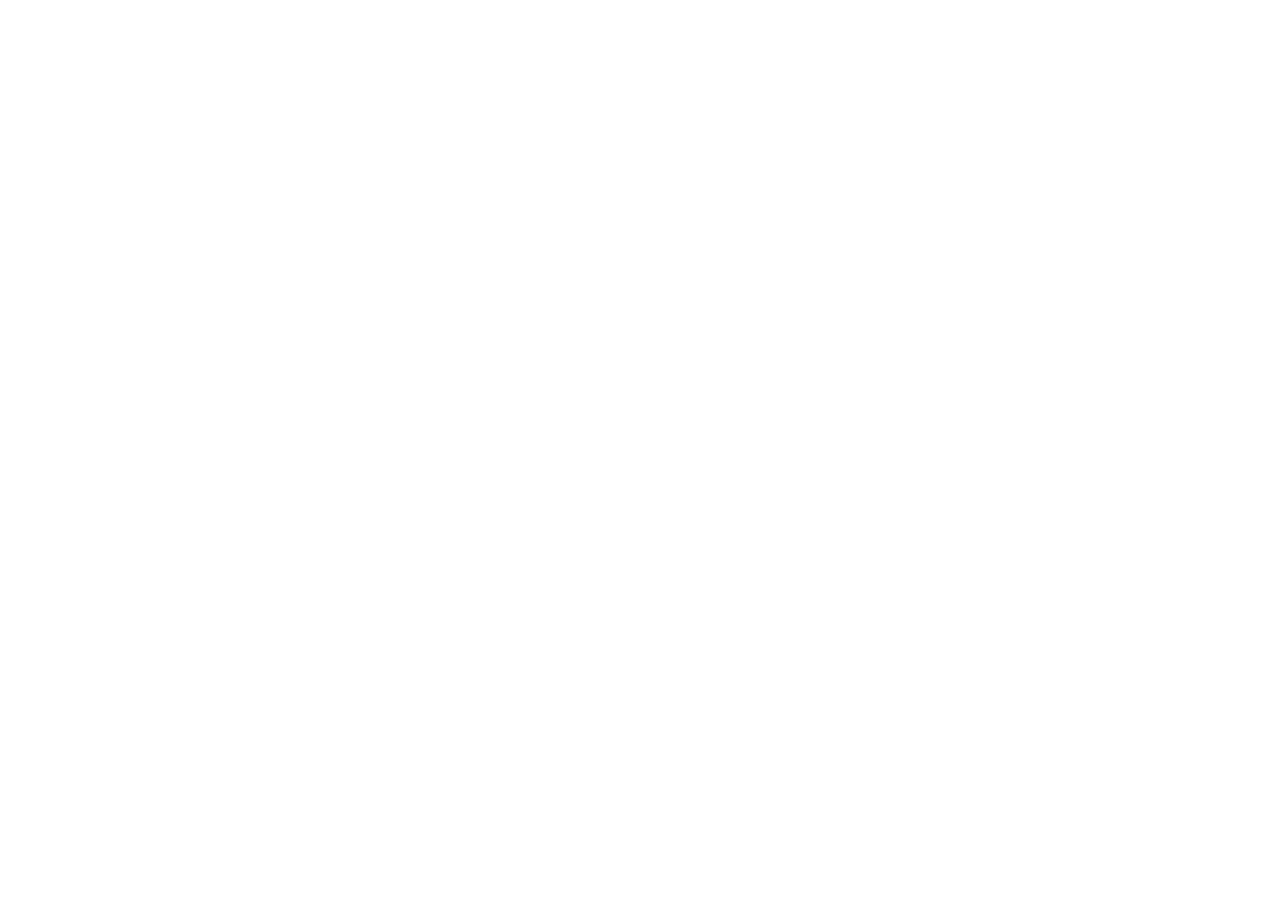
==== baum-atlas/index.html @ 57013ffd "Deploy Baum-Atlas" ====
<!doctype html>
<html lang="de">
  <head>
    <meta charset="UTF-8" />
    <meta name="viewport" content="width=device-width, initial-scale=1.0" />
    <meta name="theme-color" content="#183d30" />
    <meta name="description" content="Entdecke die Welt der Bäume. Fotos bestimmen, wissenschaftliche Quellen erkunden und Bäume besser kennenlernen – mit Arbor Atlas." />
    <title>Arbor Atlas · Die Welt der Bäume</title>
    <script type="module" crossorigin src="/assets/index-ClPJynit.js"></script>
    <link rel="stylesheet" crossorigin href="/assets/index-CDC5xhsp.css">
  </head>
  <body><div id="root"></div></body>
</html>
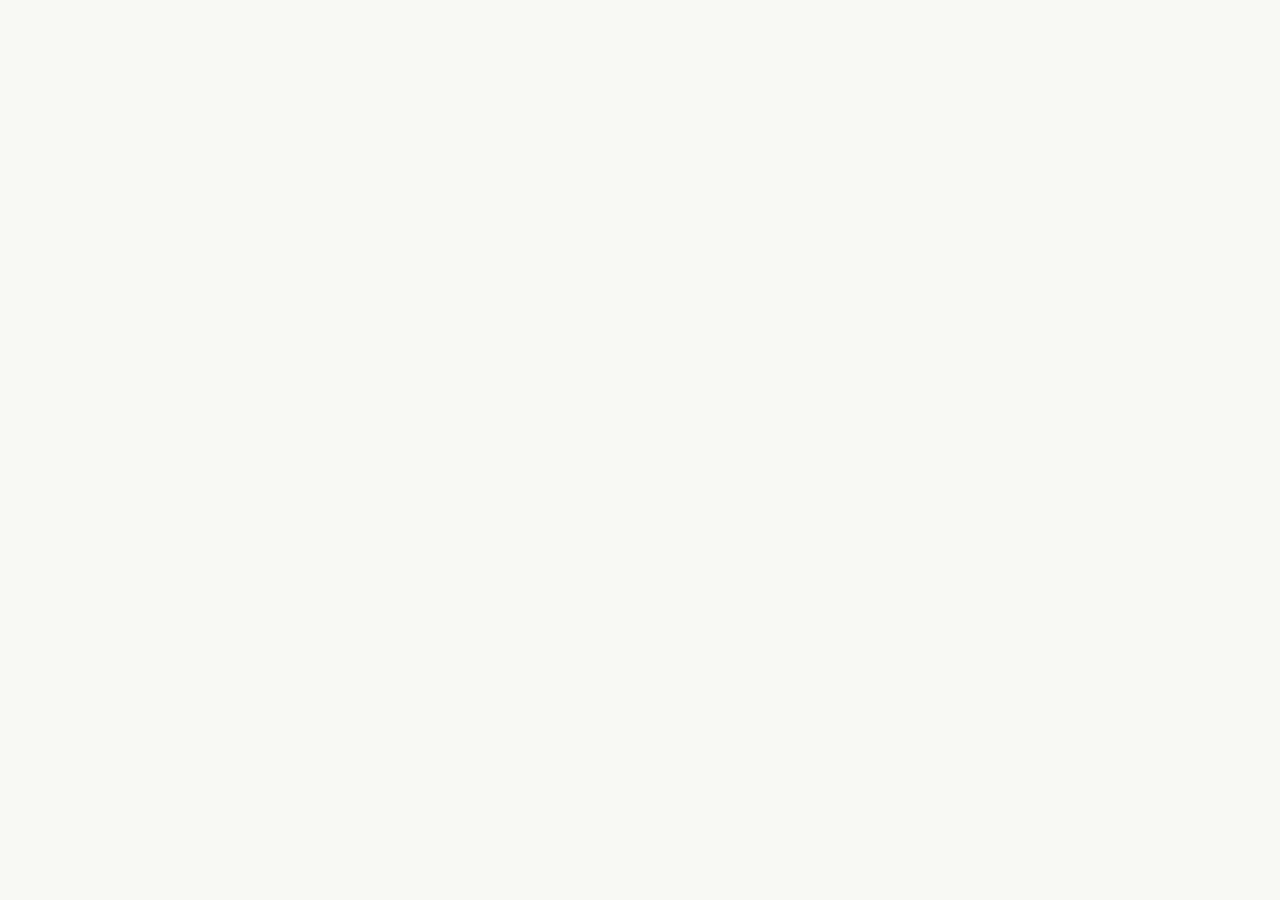
==== commit 664516ac: "Update script and stylesheet paths in index.html" ====
--- a/baum-atlas/index.html
+++ b/baum-atlas/index.html
@@ -6,8 +6,8 @@
     <meta name="theme-color" content="#183d30" />
     <meta name="description" content="Entdecke die Welt der Bäume. Fotos bestimmen, wissenschaftliche Quellen erkunden und Bäume besser kennenlernen – mit Arbor Atlas." />
     <title>Arbor Atlas · Die Welt der Bäume</title>
-    <script type="module" crossorigin src="/assets/index-ClPJynit.js"></script>
-    <link rel="stylesheet" crossorigin href="/assets/index-CDC5xhsp.css">
+    <script type="module" crossorigin src="/baum-atlas/assets/index-CPJynit.js"></script>
+    <link rel="stylesheet" crossorigin href="/baum-atlas/assets/index-CDC5xhsp.css">
   </head>
   <body><div id="root"></div></body>
 </html>
--- a/baum-atlas/assets/index-CDC5xhsp.css
+++ b/baum-atlas/assets/index-CDC5xhsp.css
@@ -0,0 +1,2 @@
+/*! tailwindcss v4.3.5 | MIT License | https://tailwindcss.com */
+@layer theme{:root,:host{--font-sans:"Segoe UI", system-ui, sans-serif;--font-mono:ui-monospace, SFMono-Regular, Menlo, Monaco, Consolas, "Liberation Mono", "Courier New", monospace;--default-font-family:var(--font-sans);--default-mono-font-family:var(--font-mono)}}@layer base{*,:after,:before,::backdrop{box-sizing:border-box;border:0 solid;margin:0;padding:0}::file-selector-button{box-sizing:border-box;border:0 solid;margin:0;padding:0}html,:host{-webkit-text-size-adjust:100%;tab-size:4;line-height:1.5;font-family:var(--default-font-family,-apple-system, BlinkMacSystemFont, "Segoe UI", Roboto, "Helvetica Neue", "Noto Sans", Arial, sans-serif, "Apple Color Emoji", "Segoe UI Emoji", "Segoe UI Symbol", "Noto Color Emoji");font-feature-settings:var(--default-font-feature-settings,normal);font-variation-settings:var(--default-font-variation-settings,normal);-webkit-tap-highlight-color:transparent}hr{height:0;color:inherit;border-top-width:1px}abbr:where([title]){-webkit-text-decoration:underline dotted;text-decoration:underline dotted}h1,h2,h3,h4,h5,h6{font-size:inherit;font-weight:inherit}a{color:inherit;-webkit-text-decoration:inherit;-webkit-text-decoration:inherit;-webkit-text-decoration:inherit;-webkit-text-decoration:inherit;text-decoration:inherit}b,strong{font-weight:bolder}code,kbd,samp,pre{font-family:var(--default-mono-font-family,ui-monospace, SFMono-Regular, Menlo, Monaco, Consolas, "Liberation Mono", "Courier New", monospace);font-feature-settings:var(--default-mono-font-feature-settings,normal);font-variation-settings:var(--default-mono-font-variation-settings,normal);font-size:1em}small{font-size:80%}sub,sup{vertical-align:baseline;font-size:75%;line-height:0;position:relative}sub{bottom:-.25em}sup{top:-.5em}table{text-indent:0;border-color:inherit;border-collapse:collapse}:-moz-focusring:where(:not(iframe)){outline:auto}progress{vertical-align:baseline}summary{display:list-item}ol,ul,menu{list-style:none}img,svg,video,canvas,audio,iframe,embed,object{vertical-align:middle;display:block}img,video{max-width:100%;height:auto}button,input,select,optgroup,textarea{font:inherit;font-feature-settings:inherit;font-variation-settings:inherit;letter-spacing:inherit;color:inherit;opacity:1;background-color:#0000;border-radius:0}::file-selector-button{font:inherit;font-feature-settings:inherit;font-variation-settings:inherit;letter-spacing:inherit;color:inherit;opacity:1;background-color:#0000;border-radius:0}:where(select:is([multiple],[size])) optgroup{font-weight:bolder}:where(select:is([multiple],[size])) optgroup option{padding-inline-start:20px}::file-selector-button{margin-inline-end:4px}::placeholder{opacity:1}@supports (not ((-webkit-appearance:-apple-pay-button))) or (contain-intrinsic-size:1px){::placeholder{color:currentColor}@supports (color:color-mix(in lab, red, red)){::placeholder{color:color-mix(in oklab, currentcolor 50%, transparent)}}}textarea{resize:vertical}::-webkit-search-decoration{-webkit-appearance:none}::-webkit-date-and-time-value{min-height:1lh;text-align:inherit}::-webkit-datetime-edit{display:inline-flex}::-webkit-datetime-edit-fields-wrapper{padding:0}::-webkit-datetime-edit{padding-block:0}::-webkit-datetime-edit-year-field{padding-block:0}::-webkit-datetime-edit-month-field{padding-block:0}::-webkit-datetime-edit-day-field{padding-block:0}::-webkit-datetime-edit-hour-field{padding-block:0}::-webkit-datetime-edit-minute-field{padding-block:0}::-webkit-datetime-edit-second-field{padding-block:0}::-webkit-datetime-edit-millisecond-field{padding-block:0}::-webkit-datetime-edit-meridiem-field{padding-block:0}::-webkit-calendar-picker-indicator{line-height:1}:-moz-ui-invalid{box-shadow:none}button,input:where([type=button],[type=reset],[type=submit]){appearance:button}::file-selector-button{appearance:button}::-webkit-inner-spin-button{height:auto}::-webkit-outer-spin-button{height:auto}[hidden]:where(:not([hidden=until-found])){display:none!important}}@layer components;@layer utilities{.sr-only{clip-path:inset(50%);white-space:nowrap;border-width:0;width:1px;height:1px;margin:-1px;padding:0;position:absolute;overflow:hidden}.hidden{display:none}.table{display:table}}:root{color:#24392e;font-synthesis:none;--bg:#f8f9f5;--surface:#fff;--surface-soft:#f0f3ec;--ink:#24392e;--muted:#728075;--line:#e2e7de;--green:#234c37;--sage:#e6eddf;--accent:#c9ddab;--serif:Georgia,"Times New Roman",serif;background:#f8f9f5;font-family:Segoe UI,system-ui,sans-serif}:root[data-theme=dark]{--lightningcss-light: ;--lightningcss-dark:initial;color-scheme:dark;--bg:#131d17;--surface:#1b2820;--surface-soft:#223126;--ink:#e0e9d9;--muted:#a4b3a4;--line:#354436;--green:#b6cf9e;--sage:#2e4230;--accent:#395937}*{box-sizing:border-box}body{color:var(--ink);background:var(--bg);margin:0}button,a,input,select{-webkit-tap-highlight-color:transparent}button,a{touch-action:manipulation}button{font:inherit;cursor:pointer}button:disabled{cursor:not-allowed;opacity:.5}button,a,select{transition:color .2s,background .2s,transform .2s,border-color .2s}a{color:inherit;text-decoration:none}button{color:inherit}button:focus-visible,a:focus-visible,input:focus-visible,select:focus-visible,summary:focus-visible{outline-offset:4px;outline:3px solid #8ba56a}button:not(.button):not(.card-content):not(.card-photo-button){-webkit-user-select:none;user-select:none}h1,h2,h3,p{margin:0}h1,h2{font-family:var(--serif);font-weight:400}p{line-height:1.75}em{font-weight:400}button svg,a svg{flex-shrink:0}input,select{font:inherit;color:inherit;min-width:0}input::placeholder{color:var(--muted)}.sr-only{clip:rect(0,0,0,0);white-space:nowrap;border:0;width:1px;height:1px;margin:-1px;padding:0;position:absolute;overflow:hidden}.skip{background:var(--surface);z-index:100;padding:12px;position:absolute;top:-60px;left:20px}.skip:focus{top:12px}.header{border-bottom:1px solid var(--line);justify-content:space-between;align-items:center;gap:30px;max-width:1440px;height:94px;margin:auto;padding:0 5%;display:flex}.brand{letter-spacing:-1.2px;flex-shrink:0;align-items:center;gap:10px;font-size:25px;font-weight:650;line-height:1;display:flex}.brand-light{font-weight:350}.brand small{letter-spacing:2.4px;margin-top:7px;font-size:8px;font-weight:500;display:block}.brand-icon{background:var(--green);color:var(--surface);border-radius:50%;place-items:center;width:43px;height:43px;display:grid}.nav{align-self:stretch;align-items:stretch;gap:26px;display:flex}.nav button{color:var(--muted);white-space:nowrap;background:0 0;border:0;border-bottom:2px solid #0000;align-items:center;gap:7px;padding:3px 0 0;font-size:12px;font-weight:500;display:flex}.nav button.active{color:var(--green);border-bottom-color:var(--green)}.nav button:hover{color:var(--ink)}.nav button svg{display:none}.count{background:var(--sage);border-radius:10px;padding:1px 5px;font-size:10px}.header-actions{align-items:center;gap:15px;display:flex}.icon-button{background:0 0;border:0;border-radius:50%;place-items:center;width:36px;height:36px;display:inline-grid}.icon-button:hover{background:var(--sage)}.header-divider{background:var(--line);width:1px;height:22px}.language{align-items:center;gap:7px;font-size:11px;font-weight:600;display:flex}.mobile-menu{display:none!important}main{max-width:1440px;min-height:70vh;margin:auto}.hero{grid-template-columns:1fr 1fr;gap:30px;min-height:560px;padding:42px 5% 38px;display:grid}.hero-copy{padding:34px 0 10px}.eyebrow{color:var(--green);letter-spacing:2px;align-items:center;gap:9px;font-size:9px;font-weight:650;display:flex}.tiny-leaf{background:var(--sage);border-radius:50%;place-items:center;width:24px;height:24px;display:grid}.hero h1{letter-spacing:-2.6px;margin:23px 0;font-size:clamp(45px,4.8vw,68px);line-height:1.08}.hero h1 em{color:#668052}.hero-copy>p{color:var(--muted);font-size:14px;line-height:1.9}.hero-buttons{align-items:center;gap:24px;margin-top:29px;display:flex}.button{white-space:nowrap;border:1px solid #0000;border-radius:7px;justify-content:center;align-items:center;gap:10px;min-height:46px;padding:14px 20px;font-size:12px;font-weight:550;display:inline-flex}.button:hover:not(:disabled){transform:translateY(-2px)}.button.primary{background:var(--green);color:var(--surface)}.button.secondary{border-color:var(--line);background:var(--surface);color:var(--ink)}.text-button{background:0 0;border:0;justify-content:center;align-items:center;gap:9px;padding:6px 0;font-size:12px;font-weight:550;display:inline-flex}.text-button:hover{color:#7b975e}.hero-note{color:var(--muted);align-items:center;gap:10px;margin-top:35px;font-size:9px;display:flex}.leaf-stack{padding-left:3px;display:flex}.leaf-stack svg{background:var(--sage);border:2px solid var(--bg);width:25px;height:25px;color:var(--green);border-radius:50%;margin-left:-3px;padding:6px}.hero-visual{background:#203524 url(https://images.unsplash.com/photo-1441974231531-c6227db76b6e?auto=format&fit=crop&w=1400&q=85) 50% 55%/cover;border-radius:12px 12px 80px;min-height:448px;position:relative;overflow:hidden;box-shadow:inset 0 0 100px #0002}.photo-vignette{background:linear-gradient(#0a28181a 30%,#122a1b70);position:absolute;inset:0}.image-tag{-webkit-backdrop-filter:blur(10px);backdrop-filter:blur(10px);color:#fff;letter-spacing:1.1px;background:#18372442;border:1px solid #ffffff42;border-radius:30px;align-items:center;gap:6px;padding:9px 11px;font-size:7px;display:flex;position:absolute;top:22px;left:22px}.image-tag>span{background:#d4e7b6;border-radius:50%;width:5px;height:5px}.floating-species{-webkit-backdrop-filter:blur(12px);backdrop-filter:blur(12px);color:#264232;background:#f8f9f1ed;border-radius:8px;align-items:center;gap:14px;padding:18px;display:flex;position:absolute;bottom:62px;left:26px;right:26px;box-shadow:0 12px 20px #0001}.floating-icon{background:#e4ebdb;border-radius:50%;padding:10px}.floating-species small{letter-spacing:1.3px;color:#6b7e65;margin-bottom:7px;font-size:7px;display:block}.floating-species strong{font-family:var(--serif);font-size:19px;font-weight:400}.circle-button{background:0 0;border:1px solid #dce3d4;border-radius:50%;flex-shrink:0;place-items:center;width:32px;height:32px;margin-left:auto;display:grid}.hero-coordinate{color:#ffffffab;letter-spacing:1.6px;font-size:7px;position:absolute;bottom:28px;left:28px}.trust-strip{border-bottom:1px solid var(--line);justify-content:space-between;align-items:center;gap:30px;margin:0 5%;padding:26px 0 29px;display:flex}.trust-strip>span{color:var(--muted);font-size:11px;line-height:1.8}.trust-strip>span strong{color:var(--ink);font-weight:500;display:block}.source-logo{color:var(--muted);filter:grayscale();background:0 0;border:0;align-items:center;gap:7px;font-size:19px;display:flex}.source-logo:hover{color:var(--green);filter:none}.source-logo.wfo{text-align:left;font-size:9px;line-height:1.15}.source-logo.wfo b{font-size:16px;font-weight:600}.source-logo.inat{font-size:17px}.source-explain{color:var(--muted);background:0 0;border:0;align-items:center;gap:6px;font-size:10px;display:flex}.catalog-section{padding:49px 5% 33px;scroll-margin-top:20px}.full-catalog{min-height:70vh;padding-top:58px}.section-heading{justify-content:space-between;align-items:center;gap:20px;margin-bottom:26px;display:flex}.section-heading h2{letter-spacing:-.9px;margin:12px 0 8px;font-size:33px}.section-heading p{color:var(--muted);font-size:12px}.catalog-count{color:var(--muted);background:var(--surface-soft);border:1px solid var(--line);white-space:nowrap;border-radius:30px;align-items:center;gap:7px;padding:9px 12px;font-size:10px;display:flex}.status-dot{background:#78945a;border-radius:50%;flex-shrink:0;width:5px;height:5px;display:inline-block}.search-panel{border:1px solid var(--line);background:var(--surface);border-radius:9px;align-items:center;gap:20px;padding:8px 12px;display:flex}.search-field{color:var(--muted);flex:1;align-items:center;gap:12px;display:flex}.search-field>svg{flex-shrink:0}.search-field input{background:0 0;border:0;outline:none;width:100%;height:39px;font-size:12px}.search-key{letter-spacing:1px;border:1px solid var(--line);border-radius:3px;padding:4px;font-size:7px}.filters{border-left:1px solid var(--line);color:var(--muted);align-items:center;gap:12px;padding-left:18px;display:flex}.filters>svg{width:14px}.filters label{align-items:center;display:flex;position:relative}.filters select{appearance:none;cursor:pointer;background:0 0;border:0;max-width:150px;padding:12px 20px 12px 2px;font-size:10px}.filters label>svg{pointer-events:none;position:absolute;right:2px}.filters option{background:var(--surface)}.catalog-meta{color:var(--muted);justify-content:space-between;align-items:center;margin:19px 1px;font-size:9px;display:flex}.catalog-meta>span{align-items:center;gap:7px;display:flex}.catalog-meta>span:last-child{letter-spacing:1px;font-size:7px}.tree-grid{grid-template-columns:repeat(3,minmax(0,1fr));gap:24px;display:grid}.tree-card{border:1px solid var(--line);background:var(--surface);border-radius:10px;transition:transform .3s,box-shadow .3s;overflow:hidden}.tree-card:hover{transform:translateY(-4px);box-shadow:0 9px 26px #17351d0b}.card-image{background:var(--sage);height:235px;position:relative}.card-photo-button{background:0 0;border:0;width:100%;height:100%;padding:0;display:block}.card-image img{object-fit:cover;width:100%;height:100%;transition:transform .7s}.tree-card:hover img{transform:scale(1.035)}.family-tag{color:#374b35;pointer-events:none;background:#fffffff0;border-radius:4px;align-items:center;gap:5px;padding:5px 8px;font-size:8px;font-weight:500;display:flex;position:absolute;top:12px;left:12px}.save-button{color:#4b5d46;background:#ffffffeb;border:0;border-radius:50%;place-items:center;width:30px;height:30px;display:grid;position:absolute;top:11px;right:12px}.save-button:hover{background:#fff;transform:scale(1.08)}.save-button.saved{color:#315637;background:#edf3e6}.photo-credit{color:#fff;white-space:nowrap;text-overflow:ellipsis;background:linear-gradient(#0000,#0009);padding:12px 8px 5px;font-size:7px;position:absolute;bottom:0;left:0;right:0;overflow:hidden}.card-content{text-align:left;background:0 0;border:0;justify-content:space-between;align-items:center;gap:12px;width:100%;padding:19px 19px 15px;display:flex}.card-content h3{font-family:var(--serif);letter-spacing:-.4px;font-size:23px;font-weight:400}.card-content p{color:var(--muted);margin-top:5px;font-size:10px;font-style:italic}.card-content>svg{color:var(--green);flex-shrink:0}.card-footer{border-top:1px solid var(--line);color:var(--muted);justify-content:space-between;gap:8px;margin:0 19px;padding:12px 0;font-size:8px;display:flex}.card-footer>span{align-items:center;gap:5px;display:flex}.photo-placeholder{width:100%;height:100%;color:var(--muted);background:var(--sage);flex-direction:column;justify-content:center;align-items:center;gap:16px;display:flex}.photo-placeholder small{font-size:10px}.load-more{justify-content:center;margin:30px 0 5px;display:flex}.coverage-note{color:var(--muted);text-align:center;justify-content:center;align-items:center;gap:8px;margin-top:23px;font-size:9px;display:flex}.coverage-note svg{flex-shrink:0}.bottom-banner{background:var(--sage);border:1px solid var(--line);border-radius:10px;align-items:center;gap:26px;margin:12px 5% 50px;padding:34px;display:flex}.banner-leaf{color:#607f48;background:#cad9b54a;border:1px solid #aabd9630;border-radius:50%;flex-shrink:0;place-items:center;width:75px;height:75px;display:grid;transform:rotate(-20deg)}.bottom-banner h2{margin:8px 0;font-size:28px}.bottom-banner p{color:var(--muted);font-size:11px}.bottom-banner>.button{margin-left:auto}.bottom-banner .eyebrow{font-size:7px}.empty{text-align:center;border:1px dashed var(--line);border-radius:12px;flex-direction:column;align-items:center;gap:16px;padding:65px 25px;display:flex}.empty h3{font-family:var(--serif);font-size:25px;font-weight:400}.empty p{color:var(--muted);font-size:13px}.compact{padding:30px}.live-search{border-top:1px solid var(--line);margin-top:25px;padding:24px 0}.live-search>p{color:var(--muted);margin-top:8px;font-size:10px}.live-results{grid-template-columns:1fr 1fr;gap:10px;margin-top:15px;display:grid}.live-results button{background:var(--surface);border:1px solid var(--line);text-align:left;border-radius:8px;justify-content:space-between;align-items:center;padding:12px;display:flex}.live-results strong{font-size:13px}.live-results small{color:var(--muted);margin-top:4px;font-size:10px;display:block}.notice{color:var(--ink);background:#d9ce9820;border:1px solid #bfbb975c;border-radius:7px;margin:18px 0;padding:14px 16px;font-size:12px;line-height:1.7}.notice.error{background:#b8534410;border-color:#bd625a55}.notice button{background:0 0;border:0;margin-left:12px;text-decoration:underline}.page-loading{min-height:65vh;color:var(--muted);justify-content:center;align-items:center;gap:12px;font-size:14px;display:flex}.spinner{border:2px solid;border-right-color:#0000;border-radius:50%;flex-shrink:0;width:17px;height:17px;animation:.8s linear infinite spin;display:inline-block}.spin{animation:1s linear infinite spin}@keyframes spin{to{transform:rotate(360deg)}}.skeleton-card{border:1px solid var(--line);background:var(--surface);border-radius:10px;padding:10px;animation:1.5s infinite pulse}.skeleton-card>div{background:var(--sage);border-radius:6px;height:220px}.skeleton-card>span{background:var(--sage);width:65%;height:16px;margin:15px 0;display:block}.skeleton-card>span:last-child{width:40%}@keyframes pulse{50%{opacity:.5}}footer{border-top:1px solid var(--line);max-width:1440px;color:var(--muted);align-items:center;gap:30px;margin:auto;padding:28px 5%;font-size:9px;display:flex}.footer-brand{color:var(--ink);letter-spacing:-.6px;align-items:center;gap:7px;font-size:18px;display:flex}footer button{background:0 0;border:0;align-items:center;gap:5px;margin-left:auto;font-size:9px;display:flex}footer small{font-size:8px}.modal-backdrop{-webkit-backdrop-filter:blur(5px);backdrop-filter:blur(5px);z-index:100;background:#071b10a8;justify-content:center;align-items:center;padding:24px;display:flex;position:fixed;inset:0}.info-modal{background:var(--surface);border-radius:18px;max-width:650px;max-height:90vh;padding:42px;position:relative;overflow:auto}.info-modal h2{margin:20px 0;font-size:35px}.info-modal h3{margin:22px 0 10px;font-size:16px}.info-modal p{color:var(--muted);margin:12px 0;font-size:13px}.modal-close{position:absolute;top:15px;right:15px}.source-list{padding:0;list-style:none}.source-list li{border-bottom:1px solid var(--line);padding:12px 0}.source-list a{font-size:13px;font-weight:650}.source-list span{color:var(--muted);margin-top:5px;font-size:12px;line-height:1.7;display:block}.detail-page{padding:30px 5% 60px}.back{color:var(--muted);margin-bottom:25px}.detail-title{justify-content:space-between;align-items:center;gap:20px;margin-bottom:30px;display:flex}.detail-title h1{letter-spacing:-1.5px;margin:10px 0;font-size:50px}.detail-title p{color:var(--muted);font-size:15px;font-style:italic}.detail-layout{grid-template-columns:minmax(0,1fr) 340px;align-items:start;gap:30px;display:grid}.detail-cover{background:var(--sage);border-radius:12px;height:340px;position:relative;overflow:hidden}.detail-cover>img{object-fit:cover;width:100%;height:100%}.detail-cover>a{color:#fff;background:#0007;padding:8px 14px;font-size:9px;position:absolute;bottom:0;left:0;right:0}.detail-tabs{border-bottom:1px solid var(--line);gap:28px;margin:18px 0;display:flex}.detail-tabs>button{color:var(--muted);white-space:nowrap;background:0 0;border:0;border-bottom:2px solid #0000;padding:17px 0;font-size:12px}.detail-tabs>button.active{border-bottom-color:var(--green);color:var(--green)}.detail-panel{padding:20px 0}.detail-panel h2{margin-bottom:15px;font-size:30px}.detail-panel>p{color:var(--muted);margin-bottom:16px;font-size:13px}.description{white-space:pre-line;max-height:350px;overflow:auto}.fact-grid{grid-template-columns:1fr 1fr;gap:0 25px;margin:20px 0;display:grid}.fact{border-bottom:1px solid var(--line);flex-direction:column;align-items:flex-start;gap:9px;padding:18px 0;display:flex}.fact>span{color:var(--muted);font-size:10px}.fact>strong{font-size:13px;font-weight:500;line-height:1.7}.fact.missing strong{color:var(--muted);font-style:italic;font-weight:400}.source-link{color:var(--green);align-items:center;gap:4px;font-size:10px;line-height:1.7;display:inline-flex}.source-link:hover{text-decoration:underline}.sources-panel{background:var(--surface-soft);border-radius:10px;margin-top:15px;padding:20px}.sources-heading{justify-content:space-between;align-items:center;gap:12px;display:flex}.sources-heading h3{align-items:center;gap:8px;font-size:12px;font-weight:550;display:flex}.sources-heading .text-button{font-size:10px}.source-pills{flex-wrap:wrap;gap:15px;margin:16px 0;display:flex}.sources-panel p{color:var(--muted);font-size:10px}.source-warning{margin-top:8px}.section-icon{background:var(--sage);color:var(--green);border-radius:50%;margin-bottom:15px;padding:12px;display:inline-flex}.chips{flex-wrap:wrap;gap:7px;margin:20px 0;display:flex}.chips button{background:var(--surface);border:1px solid var(--line);border-radius:20px;padding:8px 12px;font-size:10px}.chips button.selected{background:var(--green);color:var(--surface)}.gallery{grid-template-columns:1fr 1fr;gap:18px;display:grid}.gallery figure{margin:0}.gallery img{object-fit:cover;border-radius:8px;width:100%;height:220px}.gallery figcaption{color:var(--muted);margin-top:8px;font-size:9px;line-height:1.7}.distribution-map{z-index:0;border-radius:10px;height:350px}.map-legend{color:var(--muted);align-items:center;gap:7px;padding:14px 0;font-size:10px;display:flex}.chat-panel{border:1px solid var(--line);background:var(--surface);border-radius:12px;position:sticky;top:25px;overflow:hidden}.chat-heading{border-bottom:1px solid var(--line);align-items:center;gap:11px;padding:20px;display:flex}.chat-heading>svg{color:var(--muted);margin-left:auto}.chat-logo{background:var(--sage);width:40px;height:40px;color:var(--green);border-radius:50%;place-items:center;display:grid}.chat-heading h3{font-family:var(--serif);font-size:20px;font-weight:400}.chat-heading div>span{color:var(--muted);align-items:center;gap:5px;margin-top:5px;font-size:9px;display:flex}.chat-messages{scroll-behavior:smooth;max-height:430px;padding:20px;overflow-y:auto}.chat-bubble{border-radius:10px;margin-bottom:14px;padding:15px;font-size:12px}.chat-bubble.assistant{background:var(--surface-soft)}.chat-bubble p{white-space:pre-line;font-size:12px}.chat-bubble strong{margin-bottom:6px;font-weight:550;display:block}.chat-bubble.user{background:var(--green);color:var(--surface);margin-left:25px}.chat-bubble .source-link{margin-top:10px;margin-right:8px}.chat-suggestions{flex-direction:column;gap:8px;padding:0 20px 20px;display:flex}.chat-suggestions>button{background:var(--surface);border:1px solid var(--line);text-align:left;border-radius:5px;justify-content:space-between;align-items:center;gap:7px;padding:10px 11px;font-size:10px;display:flex}.chat-suggestions>button:hover{background:var(--sage)}.chat-form{border:1px solid var(--line);border-radius:7px;align-items:center;gap:2px;margin:0 14px 14px;padding:6px;display:flex}.chat-form input{background:0 0;border:0;outline:none;width:100%;padding:7px 5px;font-size:11px}.chat-form button{flex-shrink:0}.send-button{background:var(--green);color:var(--surface);border:0;border-radius:5px;place-items:center;width:30px;height:30px;display:grid}.chat-privacy{color:var(--muted);justify-content:center;align-items:center;gap:6px;padding:0 12px 17px;font-size:8px;display:flex}.speech-info{background:var(--surface-soft);color:var(--muted);padding:12px 20px;font-size:10px}.speech-info summary{cursor:pointer}.speech-info p{margin-top:10px;font-size:10px}.speech-status{color:var(--muted);padding:0 20px 15px;font-size:10px}.recording{animation:1s infinite pulse;color:#bb5343!important;background:#bb534320!important}.identify-page{padding:55px 5% 70px}.identify-title{text-align:center;margin-bottom:45px}.identify-title .eyebrow{justify-content:center}.identify-title h1{letter-spacing:-1.6px;margin:23px 0;font-size:51px;line-height:1.15}.identify-title h1 em{color:#748b5f}.identify-title p{color:var(--muted);font-size:13px}.identify-layout{grid-template-columns:minmax(0,1fr) 320px;align-items:start;gap:32px;display:grid}.upload-panel{background:var(--surface);border:1px solid var(--line);border-radius:12px;padding:26px}.dropzone{background:var(--surface-soft);text-align:center;border:1px dashed #8fa17e;border-radius:9px;padding:40px 20px;transition:background .2s}.dropzone.dragging{background:var(--sage);border-color:var(--green)}.upload-icon{background:var(--sage);color:var(--green);border-radius:50%;place-items:center;width:70px;height:70px;margin:0 auto 20px;display:grid}.dropzone h2{font-size:29px}.dropzone p{color:var(--muted);margin:12px 0 23px;font-size:12px}.dropzone small{color:var(--muted);margin-top:20px;font-size:9px;display:block}.upload-previews{grid-template-columns:repeat(3,1fr);gap:12px;margin:20px 0;display:grid}.upload-preview{min-width:0;position:relative}.upload-preview img{object-fit:cover;border-radius:7px;width:100%;height:130px}.remove-photo{color:#333;background:#fffe;border:0;border-radius:50%;place-items:center;width:25px;height:25px;display:grid;position:absolute;top:6px;right:6px}.upload-preview label{margin:7px 0;font-size:9px;display:block}.upload-preview select{background:var(--surface-soft);border:1px solid var(--line);border-radius:4px;width:100%;margin-top:5px;padding:8px 4px;font-size:10px}.consent{color:var(--muted);align-items:flex-start;gap:9px;margin:22px 0;font-size:10px;line-height:1.8;display:flex}.consent input{accent-color:#31593e;flex-shrink:0;width:15px;height:15px;margin-top:4px}.identify-submit{width:100%}.photo-tips{background:var(--sage);border-radius:12px;padding:28px}.photo-tips h2{font-size:29px;line-height:1.2}.photo-tips ol{margin:28px 0;padding:0;list-style:none}.photo-tips li{gap:15px;margin:24px 0;display:flex}.photo-tips li>span{font-family:var(--serif);color:#849475;font-size:22px}.photo-tips strong{font-size:11px;font-weight:600}.photo-tips p{color:var(--muted);margin-top:5px;font-size:11px;line-height:1.8}.privacy-note{border-top:1px solid #8da17a45;gap:12px;padding-top:20px;display:flex}.privacy-note>svg{flex-shrink:0}.identification-result{margin-top:28px}.identification-result h2{margin:15px 0;font-size:26px}.identification-result>p{color:var(--muted);font-size:12px}.candidate{text-align:left;border:0;border-bottom:1px solid var(--line);background:0 0;align-items:center;gap:13px;width:100%;padding:18px 0;display:flex}.candidate-rank{color:var(--muted);font-family:var(--serif);font-size:22px}.candidate>span:nth-child(2){flex:1}.candidate strong{font-size:13px}.candidate small{color:var(--muted);margin-top:5px;font-size:9px;display:block}.score{text-align:right;font-size:14px}.score-bar{background:var(--sage);border-radius:3px;height:3px;margin-top:11px;display:block}.score-bar>span{background:var(--green);border-radius:3px;height:100%;display:block}@media (width>=1500px){.hero{min-height:600px;padding-top:50px}.hero-visual{min-height:480px}.hero-copy{padding-top:45px}.card-image{height:260px}}@media (width<=1100px){.header{gap:20px;padding:0 4%}.nav{gap:18px}.nav button{font-size:11px}.hero{gap:24px;padding-left:4%;padding-right:4%}.hero-buttons{gap:17px}.hero-buttons .button{padding:13px 14px;font-size:11px}.hero-buttons .text-button{font-size:11px}.hero h1{font-size:51px}.hero-note{font-size:8px}.floating-species{gap:10px;padding:13px;left:18px;right:18px}.floating-species strong{font-size:17px}.floating-icon{padding:8px}.catalog-section{padding-left:4%;padding-right:4%}.tree-grid{gap:18px}.card-image{height:210px}.card-content h3{font-size:21px}.card-footer{margin:0 15px;font-size:7px}.card-content{padding:17px 15px}.filters{gap:8px;padding-left:12px}.filters select{max-width:125px}.search-key{display:none}.detail-layout{grid-template-columns:minmax(0,1fr) 300px;gap:22px}.detail-tabs{gap:22px}.identify-layout{grid-template-columns:minmax(0,1fr) 285px;gap:24px}.bottom-banner{gap:20px;padding:25px}.bottom-banner h2{font-size:25px}.banner-leaf{width:60px;height:60px}}@media (width<=850px){.header{height:78px}.nav{gap:15px}.nav button{font-size:10px}.header-actions{gap:7px}.language,.header-divider{display:none}.brand{font-size:22px}.brand-icon{width:38px;height:38px}.hero{gap:20px;min-height:auto;padding-top:30px;padding-bottom:25px}.hero h1{letter-spacing:-1.5px;font-size:43px}.hero-copy{padding-top:18px}.hero-copy>p{font-size:12px}.hero-buttons{flex-direction:column;align-items:flex-start;gap:12px}.hero-note{margin-top:20px;line-height:1.6}.hero-visual{border-bottom-right-radius:50px;min-height:405px}.floating-species{gap:8px;bottom:55px}.floating-icon{display:none}.floating-species strong{font-size:16px}.floating-species small{font-size:6px}.hero-coordinate{letter-spacing:1px;font-size:6px}.image-tag{width:fit-content;font-size:6px;left:15px;right:15px}.trust-strip{gap:20px;margin:0 4%}.source-explain{display:none}.trust-strip>span{font-size:10px}.source-logo.inat{font-size:15px}.section-heading h2{font-size:29px}.search-panel{flex-wrap:wrap;gap:0}.search-field{flex-basis:100%}.filters{border-left:0;border-top:1px solid var(--line);justify-content:space-between;width:100%;padding:3px 0 0}.filters select{max-width:none}.tree-grid{grid-template-columns:repeat(2,minmax(0,1fr))}.card-image{height:240px}.bottom-banner h2{font-size:24px}.bottom-banner .banner-leaf{display:none}.bottom-banner>.button{padding:12px;font-size:10px}.bottom-banner .eyebrow{font-size:6px}.detail-layout{grid-template-columns:1fr}.chat-panel{position:static}.detail-cover{height:380px}.chat-messages{max-height:330px}.identify-layout{grid-template-columns:1fr}.photo-tips ol{grid-template-columns:repeat(3,1fr);gap:15px;margin:15px 0;display:grid}.photo-tips li{gap:10px}.photo-tips h2 br{display:none}.photo-tips .section-icon{float:right}.privacy-note p{font-size:11px}.upload-previews{grid-template-columns:repeat(5,1fr)}.upload-preview img{height:100px}footer{flex-wrap:wrap;gap:15px}footer>span{font-size:8px}footer small{display:none}}@media (width<=620px){.header{z-index:10;background:var(--bg);height:73px;padding:0 6%;position:relative}.brand{font-size:24px}.brand small{letter-spacing:2px;font-size:7px}.brand-icon{width:39px;height:39px}.mobile-menu{display:inline-grid!important}.header-actions{gap:8px}.nav{display:none}.nav.open{background:var(--surface);border-bottom:1px solid var(--line);flex-direction:column;gap:0;padding:10px 6% 18px;display:flex;position:absolute;top:73px;left:0;right:0;box-shadow:0 15px 20px #0001}.nav button{text-align:left;border-bottom:none;gap:12px;padding:16px 5px;font-size:13px}.nav button svg{display:block}.nav button.active{background:var(--surface-soft);border-radius:7px}.hero{grid-template-columns:1fr;gap:28px;padding:22px 6% 27px}.hero-copy{padding-top:12px}.eyebrow{letter-spacing:1.7px;font-size:8px}.hero h1{letter-spacing:-2px;margin:20px 0;font-size:53px}.hero-copy>p{font-size:13px;line-height:1.85}.desktop-break{display:none}.hero-buttons{flex-direction:row;align-items:center;gap:20px;margin-top:25px}.hero-buttons .button{padding:13px 15px;font-size:11px}.hero-buttons .text-button{gap:6px;font-size:10px}.hero-note{margin-top:22px;font-size:8px}.hero-visual{background-position:50% 65%;border-bottom-right-radius:55px;min-height:320px}.image-tag{font-size:6px;top:18px;left:18px}.floating-species{gap:12px;padding:15px;bottom:52px;left:18px;right:25px}.floating-icon{display:block}.floating-species strong{font-size:19px}.floating-species small{font-size:6px}.hero-coordinate{bottom:25px;left:22px}.trust-strip{flex-wrap:wrap;justify-content:space-between;gap:14px;margin:0 6%;padding:10px 0 25px}.trust-strip>span{text-align:center;width:100%;margin:0 0 7px}.trust-strip>span strong{display:inline}.source-logo{font-size:18px}.source-logo.wfo{font-size:8px}.source-logo.wfo b{font-size:14px}.source-logo.inat{font-size:15px}.source-logo svg{width:19px}.catalog-section{padding:33px 6% 30px}.section-heading{margin-bottom:22px;display:block}.section-heading h2{letter-spacing:-.9px;max-width:300px;margin:13px 0 10px;font-size:31px;line-height:1.15}.section-heading p{font-size:11px}.catalog-count{margin-top:18px;padding:7px 10px;font-size:9px;display:inline-flex}.search-panel{padding:7px 12px}.search-field{gap:9px}.search-field input{font-size:11px}.search-field>svg{width:17px}.filters{gap:8px}.filters>svg{display:none}.filters select{max-width:105px;padding-top:13px;padding-bottom:13px;font-size:9px}.filters label:last-child select{max-width:95px}.catalog-meta{margin:15px 0;font-size:8px}.catalog-meta>span:last-child{letter-spacing:.5px;gap:4px;font-size:6px}.tree-grid{grid-template-columns:1fr;gap:16px}.card-image{height:275px}.card-content{padding:18px 18px 15px}.card-content h3{font-size:25px}.card-content p{font-size:11px}.family-tag{padding:6px 9px;font-size:9px;top:14px;left:14px}.save-button{width:34px;height:34px;top:12px;right:12px}.card-footer{margin:0 18px;padding:13px 0;font-size:9px}.photo-credit{padding-bottom:6px;font-size:8px}.coverage-note{align-items:flex-start;font-size:9px;line-height:1.7}.coverage-note svg{margin-top:3px}.bottom-banner{margin:0 6% 32px;padding:26px;display:block}.bottom-banner h2{margin:12px 0;font-size:27px}.bottom-banner p{font-size:11px}.bottom-banner>.button{margin-top:20px;padding:13px 17px;font-size:11px}.bottom-banner .eyebrow{font-size:7px}.live-results{grid-template-columns:1fr}.load-more .button{font-size:11px}.detail-page{padding:23px 6% 35px}.detail-title{display:block}.detail-title h1{font-size:40px}.detail-title p{font-size:13px}.detail-title .button{margin-top:20px}.detail-cover{height:300px}.detail-cover>a{font-size:8px}.detail-tabs{justify-content:space-between;gap:0;overflow-x:auto}.detail-tabs>button{padding:15px 7px;font-size:11px}.detail-panel h2{font-size:29px}.fact-grid{gap:0 18px}.fact>strong{font-size:12px}.fact>span{font-size:9px}.sources-panel{padding:17px}.sources-heading{align-items:flex-start;gap:8px}.sources-heading h3{font-size:11px}.sources-heading .text-button{padding:0;font-size:9px}.source-pills{gap:10px}.gallery img{height:170px}.gallery figcaption{font-size:8px}.distribution-map{height:310px}.map-legend{font-size:9px;line-height:1.6}.identify-page{padding:35px 6%}.identify-title{text-align:left;margin-bottom:30px}.identify-title .eyebrow{letter-spacing:1.4px;justify-content:flex-start;font-size:7px}.identify-title h1{letter-spacing:-1.3px;font-size:39px}.identify-title p{font-size:12px}.identify-title p br{display:none}.upload-panel{padding:16px}.dropzone{padding:30px 12px}.dropzone h2{font-size:26px}.dropzone p{font-size:11px}.dropzone small{font-size:8px}.consent{font-size:10px;line-height:1.7}.upload-previews{grid-template-columns:repeat(2,1fr)}.upload-preview img{height:145px}.photo-tips{padding:25px}.photo-tips ol{display:block}.photo-tips li{margin:24px 0}.photo-tips h2{font-size:27px}.photo-tips .section-icon{float:none}.candidate{gap:9px}.candidate strong{font-size:12px}.candidate small{font-size:8px}.score{font-size:12px}.candidate-rank{font-size:18px}.score small{max-width:55px}.info-modal{border-radius:12px;padding:32px 24px}.modal-backdrop{padding:15px}.info-modal h2{font-size:31px}.info-modal p{font-size:12px}footer{justify-content:space-between;gap:18px;padding:25px 6%}.footer-brand{font-size:19px}footer>span{text-align:center;order:3;width:100%;font-size:9px}footer button{margin:0;font-size:8px}.full-catalog{padding-top:35px}}@media (prefers-reduced-motion:reduce){*,:before,:after{scroll-behavior:auto!important;transition-duration:.01ms!important;animation-duration:.01ms!important}}
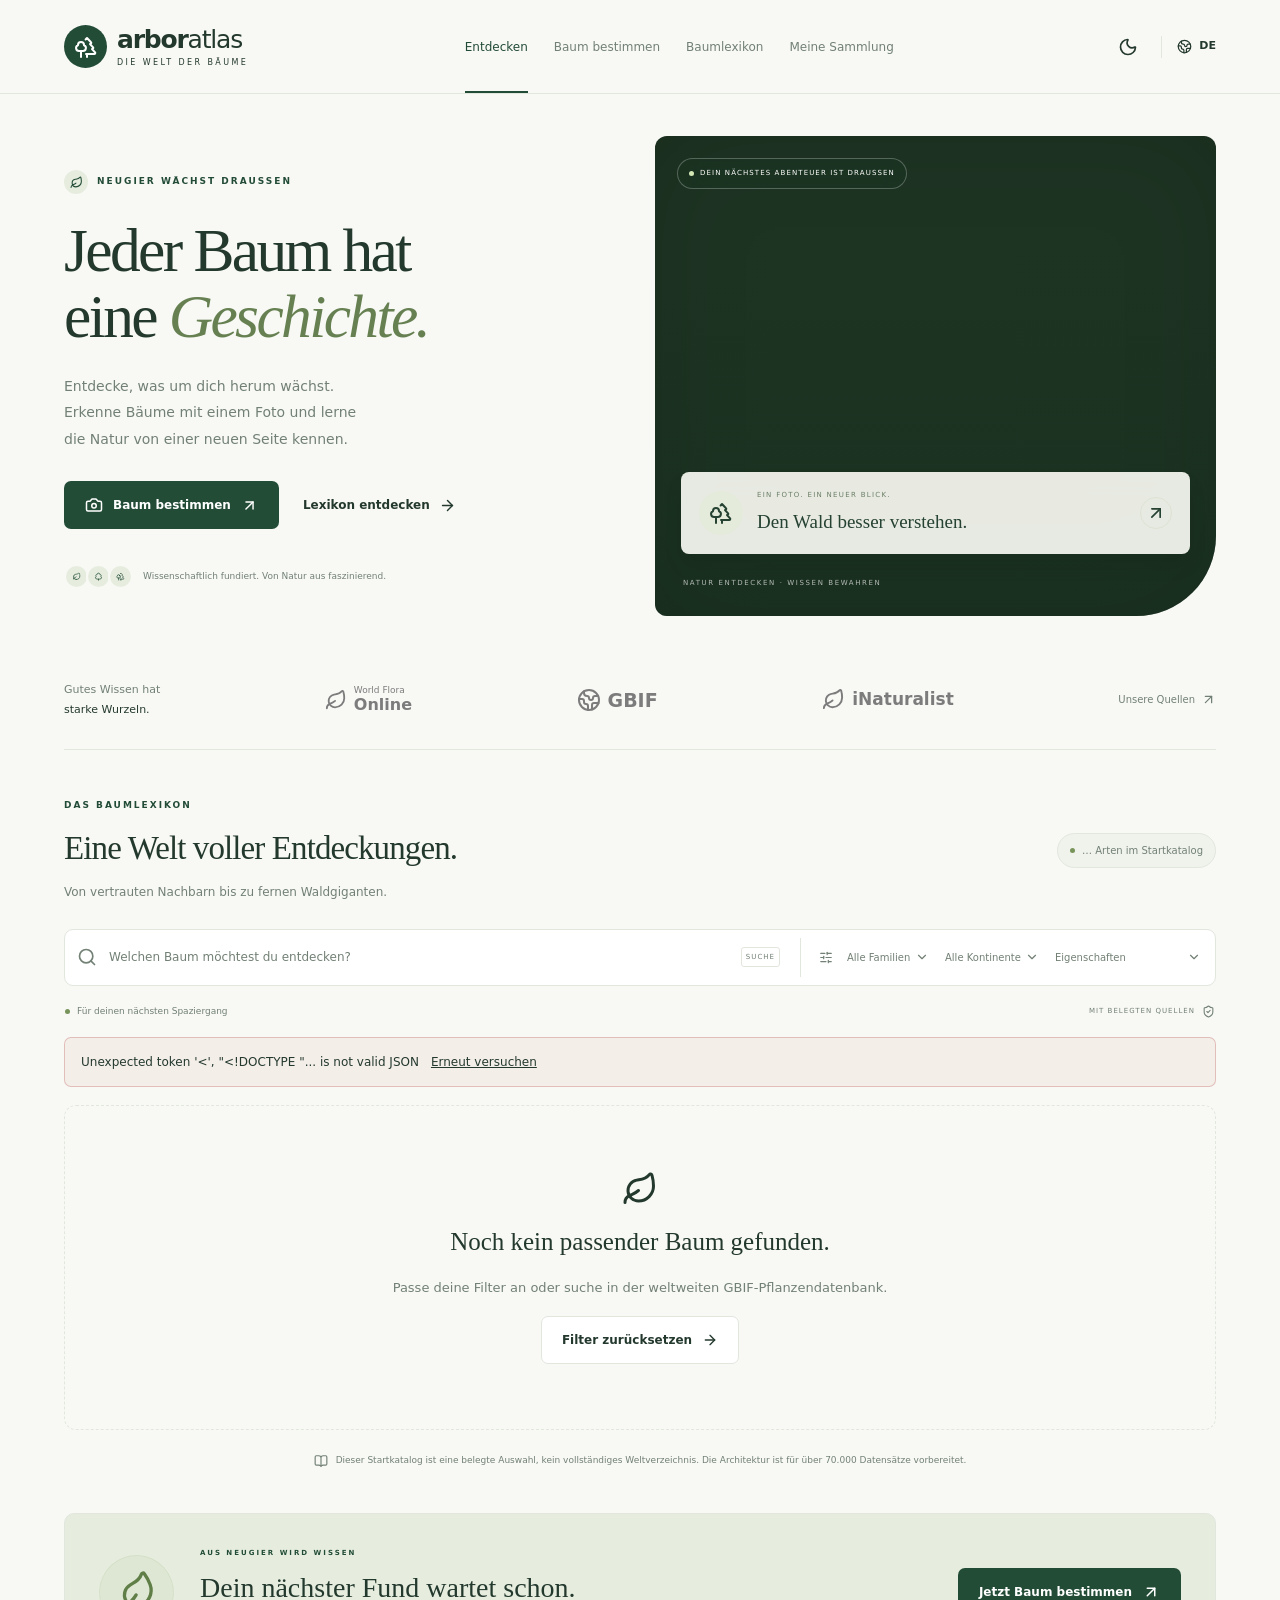
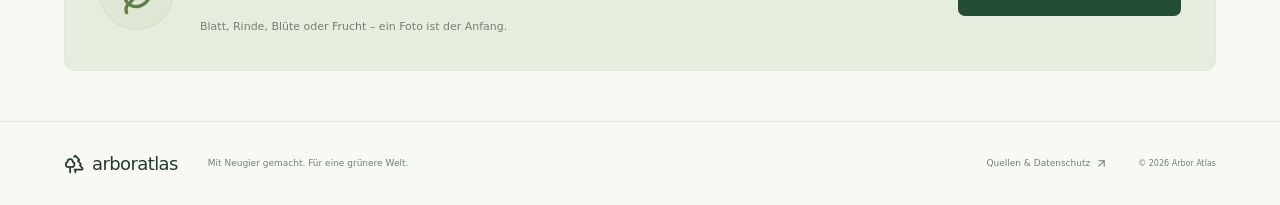
==== commit 5f456f02: "Update index.html" ====
--- a/baum-atlas/index.html
+++ b/baum-atlas/index.html
@@ -6,7 +6,7 @@
     <meta name="theme-color" content="#183d30" />
     <meta name="description" content="Entdecke die Welt der Bäume. Fotos bestimmen, wissenschaftliche Quellen erkunden und Bäume besser kennenlernen – mit Arbor Atlas." />
     <title>Arbor Atlas · Die Welt der Bäume</title>
-    <script type="module" crossorigin src="/baum-atlas/assets/index-CPJynit.js"></script>
+    <script type="module" crossorigin src="/baum-atlas/assets/index-ClPJynit.js"></script>
     <link rel="stylesheet" crossorigin href="/baum-atlas/assets/index-CDC5xhsp.css">
   </head>
   <body><div id="root"></div></body>
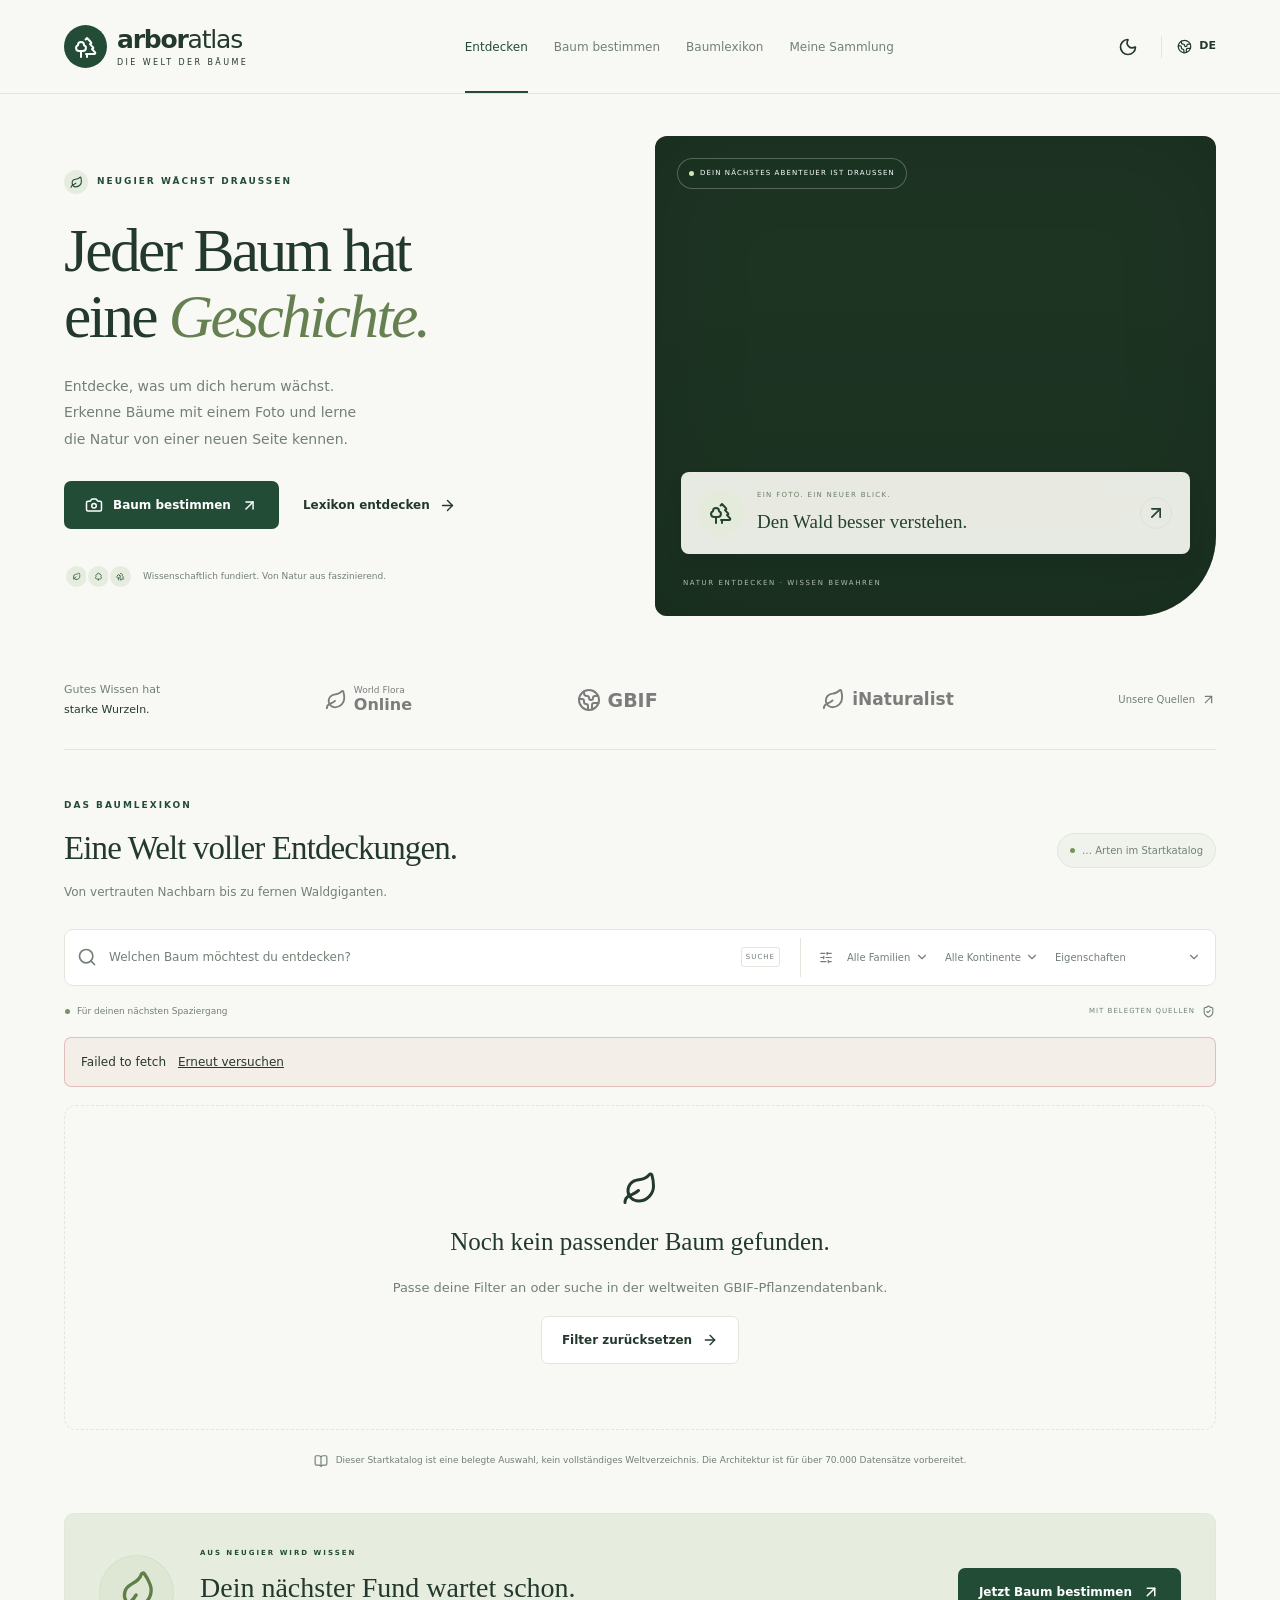
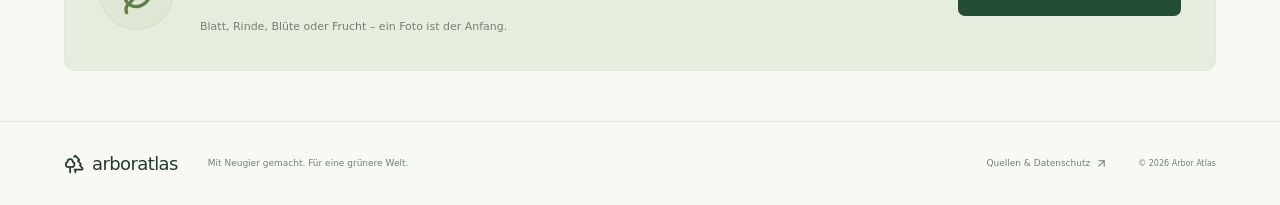
==== commit 497efc7a: "fix(arbor-atlas): bust cached JS so Safari loads API routing repair" ====
--- a/baum-atlas/index.html
+++ b/baum-atlas/index.html
@@ -6,7 +6,7 @@
     <meta name="theme-color" content="#183d30" />
     <meta name="description" content="Entdecke die Welt der Bäume. Fotos bestimmen, wissenschaftliche Quellen erkunden und Bäume besser kennenlernen – mit Arbor Atlas." />
     <title>Arbor Atlas · Die Welt der Bäume</title>
-    <script type="module" crossorigin src="/baum-atlas/assets/index-ClPJynit.js"></script>
+    <script type="module" crossorigin src="/baum-atlas/assets/index-ClPJynit.js?v=api-fix-20261119"></script>
     <link rel="stylesheet" crossorigin href="/baum-atlas/assets/index-CDC5xhsp.css">
   </head>
   <body><div id="root"></div></body>
